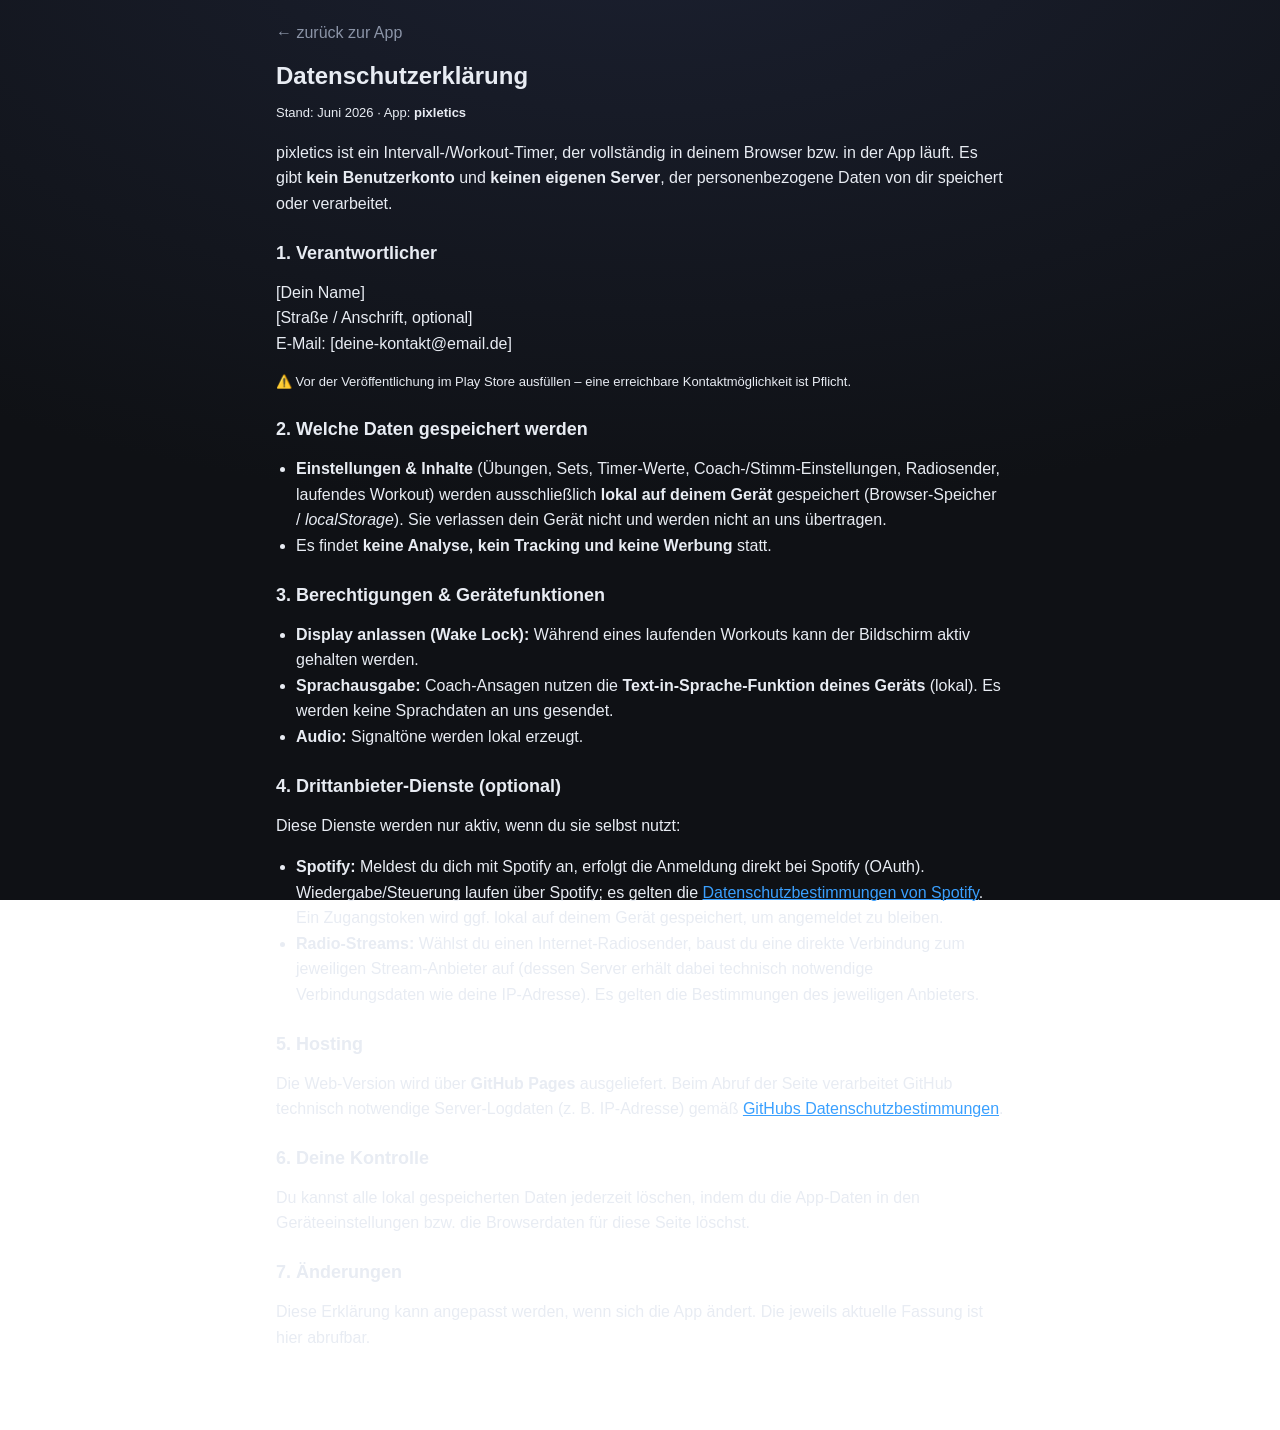
==== privacy.html @ e8ecefb7 "Play-Store-Vorbereitung: Datenschutz, Manifest, Anleitung & Store-Grafiken Die App bleibt eine PWA u" ====
<!DOCTYPE html>
<html lang="de">
<head>
  <meta charset="UTF-8" />
  <meta name="viewport" content="width=device-width, initial-scale=1.0, viewport-fit=cover" />
  <meta name="theme-color" content="#0f1115" />
  <title>Datenschutz – pixletics</title>
  <meta name="robots" content="index,follow" />
  <link rel="stylesheet" href="assets/css/style.css" />
  <style>
    .legal { max-width: 760px; margin: 0 auto; padding: 24px 16px 64px; }
    .legal h1 { font-size: 24px; margin: 8px 0 4px; }
    .legal h2 { font-size: 18px; margin: 26px 0 8px; }
    .legal p, .legal li { color: var(--text); line-height: 1.6; }
    .legal ul { padding-left: 20px; }
    .legal a { color: var(--blue); }
    .legal .back { display: inline-block; margin-bottom: 12px; color: var(--muted); text-decoration: none; }
  </style>
</head>
<body>
  <main class="legal">
    <a class="back" href="./">← zurück zur App</a>
    <h1>Datenschutzerklärung</h1>
    <p class="muted small">Stand: Juni 2026 · App: <strong>pixletics</strong></p>

    <p>pixletics ist ein Intervall-/Workout-Timer, der vollständig in deinem Browser bzw.
    in der App läuft. Es gibt <strong>kein Benutzerkonto</strong> und <strong>keinen eigenen Server</strong>,
    der personenbezogene Daten von dir speichert oder verarbeitet.</p>

    <h2>1. Verantwortlicher</h2>
    <p>[Dein Name]<br />
    [Straße / Anschrift, optional]<br />
    E-Mail: [deine-kontakt@email.de]</p>
    <p class="muted small">⚠️ Vor der Veröffentlichung im Play Store ausfüllen – eine erreichbare Kontaktmöglichkeit ist Pflicht.</p>

    <h2>2. Welche Daten gespeichert werden</h2>
    <ul>
      <li><strong>Einstellungen &amp; Inhalte</strong> (Übungen, Sets, Timer-Werte, Coach-/Stimm-Einstellungen,
        Radiosender, laufendes Workout) werden ausschließlich <strong>lokal auf deinem Gerät</strong>
        gespeichert (Browser-Speicher / <em>localStorage</em>). Sie verlassen dein Gerät nicht und
        werden nicht an uns übertragen.</li>
      <li>Es findet <strong>keine Analyse, kein Tracking und keine Werbung</strong> statt.</li>
    </ul>

    <h2>3. Berechtigungen &amp; Gerätefunktionen</h2>
    <ul>
      <li><strong>Display anlassen (Wake Lock):</strong> Während eines laufenden Workouts kann der
        Bildschirm aktiv gehalten werden.</li>
      <li><strong>Sprachausgabe:</strong> Coach-Ansagen nutzen die <strong>Text-in-Sprache-Funktion deines
        Geräts</strong> (lokal). Es werden keine Sprachdaten an uns gesendet.</li>
      <li><strong>Audio:</strong> Signaltöne werden lokal erzeugt.</li>
    </ul>

    <h2>4. Drittanbieter-Dienste (optional)</h2>
    <p>Diese Dienste werden nur aktiv, wenn du sie selbst nutzt:</p>
    <ul>
      <li><strong>Spotify:</strong> Meldest du dich mit Spotify an, erfolgt die Anmeldung direkt bei
        Spotify (OAuth). Wiedergabe/Steuerung laufen über Spotify; es gelten die
        <a href="https://www.spotify.com/de/legal/privacy-policy/" target="_blank" rel="noopener">Datenschutzbestimmungen von Spotify</a>.
        Ein Zugangstoken wird ggf. lokal auf deinem Gerät gespeichert, um angemeldet zu bleiben.</li>
      <li><strong>Radio-Streams:</strong> Wählst du einen Internet-Radiosender, baust du eine direkte
        Verbindung zum jeweiligen Stream-Anbieter auf (dessen Server erhält dabei technisch
        notwendige Verbindungsdaten wie deine IP-Adresse). Es gelten die Bestimmungen des jeweiligen Anbieters.</li>
    </ul>

    <h2>5. Hosting</h2>
    <p>Die Web-Version wird über <strong>GitHub Pages</strong> ausgeliefert. Beim Abruf der Seite
    verarbeitet GitHub technisch notwendige Server-Logdaten (z. B. IP-Adresse) gemäß
    <a href="https://docs.github.com/en/site-policy/privacy-policies/github-general-privacy-statement" target="_blank" rel="noopener">GitHubs Datenschutzbestimmungen</a>.</p>

    <h2>6. Deine Kontrolle</h2>
    <p>Du kannst alle lokal gespeicherten Daten jederzeit löschen, indem du die App-Daten in den
    Geräteeinstellungen bzw. die Browserdaten für diese Seite löschst.</p>

    <h2>7. Änderungen</h2>
    <p>Diese Erklärung kann angepasst werden, wenn sich die App ändert. Die jeweils aktuelle Fassung
    ist hier abrufbar.</p>
  </main>
</body>
</html>
---- assets/css/style.css ----
:root {
  --bg: #0f1115;
  --bg-2: #171a21;
  --card: #1c2029;
  --card-2: #232834;
  --text: #e8ecf3;
  --muted: #8b94a7;
  --accent: #ff5a36;
  --accent-2: #ffae00;
  --green: #2ecc71;
  --blue: #3aa0ff;
  --danger: #e0463e;
  --border: #262b36;
  --topbar: rgba(15, 17, 21, 0.85);
  --grad-top: #1b2030;
  --radius: 16px;
  --shadow: 0 8px 30px rgba(0, 0, 0, 0.35);
}

* { box-sizing: border-box; }
html, body { margin: 0; padding: 0; }
body {
  font-family: -apple-system, BlinkMacSystemFont, "Segoe UI", Roboto, Helvetica, Arial, sans-serif;
  background: radial-gradient(1200px 600px at 50% -10%, var(--grad-top), var(--bg)) fixed;
  color: var(--text);
  min-height: 100vh;
  -webkit-tap-highlight-color: transparent;
}

/* ---------- Topbar ---------- */
.topbar {
  position: sticky; top: 0; z-index: 20;
  display: flex; align-items: center; justify-content: space-between;
  gap: 12px; padding: 10px 16px;
  background: var(--topbar);
  backdrop-filter: blur(10px);
  border-bottom: 1px solid var(--border);
}
.topbar-right { display: flex; align-items: center; gap: 8px; }
.brand { display: flex; align-items: center; flex: none; }
.brand-morph {
  position: relative; width: 150px; height: 18px; flex: none;
  filter: drop-shadow(0 1px 4px rgba(0, 0, 0, 0.55));
}
.brand-morph .morph-layer {
  position: absolute; inset: 0; display: grid; place-items: center; will-change: opacity, filter;
}
.brand-morph #brand-b { opacity: 0; }
.brand-morph .brand-name { width: 100%; height: 100%; display: block; }

/* ---------- Gooey (Kopfzeilen-Logo) ---------- */
.svg-defs { position: absolute; width: 0; height: 0; overflow: hidden; }
.fs-btn { font-size: 20px; line-height: 1; padding: 4px 6px; border-radius: 8px; }
.fs-btn:hover { color: var(--text); background: var(--card-2); }
.tabs { display: flex; gap: 6px; flex-wrap: wrap; }
.tab {
  border: 0; background: transparent; color: var(--muted);
  padding: 8px 14px; border-radius: 999px; cursor: pointer; font-weight: 600; font-size: 14px;
}
.tab.active { background: var(--card-2); color: var(--text); }

main { max-width: 860px; margin: 0 auto; padding: 16px; }

.view { display: none; animation: fade 0.25s ease; }
.view.active { display: block; }
@keyframes fade { from { opacity: 0; transform: translateY(6px); } to { opacity: 1; transform: none; } }

/* ---------- Cards ---------- */
.card {
  background: var(--card); border: 1px solid var(--border); border-radius: var(--radius);
  padding: 16px; margin-bottom: 12px; box-shadow: var(--shadow);
}
.card h2 { margin: 0 0 6px; font-size: 18px; }
/* Menü-Karten (einklappbare Einstellungen): flach & kompakt, wie eine Liste. */
.card.menu { box-shadow: none; padding: 0 16px; }
.card.menu > .collapsible > summary { padding: 15px 0; }
.card.menu > .collapsible[open] { padding-bottom: 16px; }
.muted { color: var(--muted); font-size: 14px; line-height: 1.5; }
.small { font-size: 13px; }
.row-between { display: flex; align-items: center; justify-content: space-between; gap: 12px; }

/* ---------- Buttons ---------- */
.btn {
  border: 1px solid var(--border); background: var(--card-2); color: var(--text);
  padding: 10px 16px; border-radius: 12px; cursor: pointer; font-weight: 600; font-size: 15px;
  transition: transform 0.05s ease, filter 0.15s ease;
}
.btn:active { transform: scale(0.97); }
.btn:hover { filter: brightness(1.1); }
.btn-primary { background: linear-gradient(90deg, var(--accent), var(--accent-2)); border: 0; color: #1a1208; }
.btn-danger { background: transparent; border-color: var(--danger); color: #ff8a82; }
.btn-big { width: 100%; padding: 18px; font-size: 20px; border-radius: 16px; margin-bottom: 18px; }
.collapsible .btn-big { margin-bottom: 0; }

/* ---------- Training: Set-Picker ---------- */
.set-picker { display: grid; gap: 10px; margin-top: 12px; }
.picker-item {
  display: flex; align-items: center; gap: 12px; padding: 14px;
  background: var(--card-2); border: 1px solid var(--border); border-radius: 12px; cursor: pointer;
}
.picker-item.selected { border-color: var(--accent); box-shadow: inset 0 0 0 1px var(--accent); }
.picker-item .pi-check {
  width: 24px; height: 24px; border-radius: 7px; border: 2px solid var(--muted);
  display: grid; place-items: center; flex: none; font-size: 14px;
}
.picker-item.selected .pi-check { background: var(--accent); border-color: var(--accent); color: #1a1208; }
.picker-item .pi-body { flex: 1; min-width: 0; }
.picker-item .pi-name { font-weight: 700; }
.picker-item .pi-sub { color: var(--muted); font-size: 13px; margin-top: 2px; }
.order-badge { font-size: 12px; color: var(--accent); font-weight: 700; }

/* ---------- Settings ---------- */
.settings-grid { display: grid; grid-template-columns: repeat(2, 1fr); gap: 12px; margin: 12px 0; }
.settings-grid label { display: flex; flex-direction: column; gap: 6px; font-size: 13px; color: var(--muted); font-weight: 600; }
.settings-grid input {
  background: var(--bg-2); border: 1px solid var(--border); color: var(--text);
  padding: 12px; border-radius: 10px; font-size: 16px;
}
.toggles { display: flex; flex-wrap: wrap; gap: 16px; margin-top: 6px; }
.switch { display: flex; align-items: center; gap: 8px; font-size: 14px; cursor: pointer; }
.switch input { width: 18px; height: 18px; accent-color: var(--accent); }

/* ---------- Einklappbare Menü-Karten ---------- */
.collapsible > summary {
  cursor: pointer; font-weight: 700; font-size: 16px; list-style: none;
  display: flex; align-items: center; gap: 10px;
}
.collapsible > summary::-webkit-details-marker { display: none; }
.collapsible > summary > span:first-child { margin-right: auto; white-space: nowrap; }
.collapsible > summary::after { content: "▾"; color: var(--muted); transition: transform 0.2s ease; flex: none; }
.collapsible[open] > summary::after { transform: rotate(180deg); }
.collapsible > summary .small { font-weight: 600; text-align: right; min-width: 0; }
.collapsible > p { margin-top: 10px; }

/* ---------- Stimme & Coach ---------- */
.voice-card #voice-current { font-weight: 600; }
.plan-summary { margin-top: 12px; font-weight: 600; color: var(--text); }

.persona-list { display: grid; grid-template-columns: 1fr 1fr; gap: 10px; margin: 12px 0; }
.persona-item {
  display: flex; align-items: center; gap: 10px; padding: 12px;
  background: var(--card-2); border: 1px solid var(--border); border-radius: 12px; cursor: pointer;
}
.persona-item.selected { border-color: var(--accent); box-shadow: inset 0 0 0 1px var(--accent); }
.persona-item .persona-emoji { font-size: 24px; flex: none; }
.persona-item .persona-body { display: flex; flex-direction: column; gap: 2px; min-width: 0; flex: 1; }
.persona-item .persona-name { font-weight: 700; }
.persona-item .persona-desc { color: var(--muted); font-size: 12px; line-height: 1.35; }
.persona-item .persona-check { color: var(--accent); font-weight: 700; flex: none; width: 14px; text-align: center; }

.voice-grid { display: grid; grid-template-columns: 1fr 1fr; gap: 12px; margin: 6px 0 14px; }
.voice-grid .voice-full { grid-column: 1 / -1; }
.voice-grid label { display: flex; flex-direction: column; gap: 6px; font-size: 13px; color: var(--muted); font-weight: 600; }
.voice-grid input, .voice-grid select {
  background: var(--bg-2); border: 1px solid var(--border); color: var(--text);
  padding: 12px; border-radius: 10px; font-size: 15px;
}
.slider-row { display: grid; gap: 14px; margin-bottom: 14px; }
.slider-row label { display: flex; flex-direction: column; gap: 8px; font-size: 13px; color: var(--muted); font-weight: 600; }
.slider-row .slider-head { display: flex; justify-content: space-between; align-items: baseline; }
.slider-row .slider-val { color: var(--accent); font-weight: 700; }
.slider-row input[type="range"] { width: 100%; accent-color: var(--accent); height: 24px; }

/* ---------- Sets-Liste ---------- */
.sets-list { display: grid; gap: 10px; margin-top: 12px; grid-template-columns: minmax(0, 1fr); }
.set-row {
  display: flex; align-items: center; justify-content: space-between; gap: 12px; padding: 14px;
  background: var(--card-2); border: 1px solid var(--border); border-radius: 12px; cursor: pointer;
}
.set-row:hover { border-color: var(--muted); }
.set-row .sr-name { font-weight: 700; }
.set-row .sr-sub { color: var(--muted); font-size: 13px; margin-top: 2px; }
.set-row .ex-row-main { display: flex; align-items: center; gap: 12px; min-width: 0; }
.set-row .ex-row-main .emoji { font-size: 22px; flex: none; }
.set-row .ex-row-end { display: flex; align-items: center; gap: 10px; flex: none; }

/* Wiederholungs-Badge (×3, ×4 …) */
.reps-badge {
  font-size: 12px; font-weight: 700; color: var(--accent); flex: none;
  background: var(--card); border: 1px solid var(--border);
  border-radius: 999px; padding: 2px 8px;
}

/* Übungs-Editor-Formular */
.ex-form { display: grid; grid-template-columns: 1fr 1fr; gap: 12px; margin: 16px 0; }
.ex-form label { display: flex; flex-direction: column; gap: 6px; font-size: 13px; color: var(--muted); font-weight: 600; }
.ex-form input {
  background: var(--bg-2); border: 1px solid var(--border); color: var(--text);
  font-size: 15px; padding: 10px 12px; border-radius: 10px;
}
.ex-form .ex-form-cue { grid-column: 1 / -1; }

/* ---------- Modal / Editor ---------- */
.modal {
  position: fixed; inset: 0; z-index: 40; background: rgba(5, 7, 10, 0.7);
  display: grid; place-items: center; padding: 16px; backdrop-filter: blur(4px);
}
.modal[hidden] { display: none; }
.modal-card {
  background: var(--card); border: 1px solid var(--border); border-radius: var(--radius);
  width: min(760px, 100%); max-height: 90vh; overflow: auto; padding: 18px; box-shadow: var(--shadow);
}
.set-name-input {
  background: var(--bg-2); border: 1px solid var(--border); color: var(--text);
  font-size: 18px; font-weight: 700; padding: 10px 12px; border-radius: 10px; flex: 1;
}
.editor-cols { display: grid; grid-template-columns: 1fr 1fr; gap: 16px; margin: 14px 0; }
.editor-cols h3 { font-size: 14px; color: var(--muted); margin: 0 0 8px; }
.count { color: var(--accent); }
.sortable, .library { list-style: none; margin: 0; padding: 0; display: grid; gap: 8px; min-height: 60px; }
.sortable:empty::after { content: "Noch keine Übung – links anhaken →"; color: var(--muted); font-size: 13px; }

.ex-item {
  display: flex; align-items: center; gap: 10px; padding: 10px 12px;
  background: var(--card-2); border: 1px solid var(--border); border-radius: 10px;
  will-change: transform;
}
.ex-item .emoji { font-size: 20px; flex: none; }
.ex-item .ex-name { font-weight: 600; flex: 1; min-width: 0; }
.ex-item .ex-area { font-size: 12px; color: var(--muted); }
.ex-item .handle { cursor: grab; color: var(--muted); font-size: 18px; padding: 0 4px; touch-action: none; }
.ex-item.dragging {
  position: relative; z-index: 20; opacity: 0.97; cursor: grabbing;
  border-color: var(--accent); box-shadow: 0 12px 30px rgba(0, 0, 0, 0.55);
}
.ex-item.dragging .handle { cursor: grabbing; }
body.dragging-active { user-select: none; -webkit-user-select: none; cursor: grabbing; }
.ex-item.drag-over { border-color: var(--accent); }
.app-footer { text-align: center; padding: 18px 0 8px; }
.app-footer a { color: var(--muted); font-size: 13px; text-decoration: none; }
.app-footer a:hover { color: var(--text); }
.ex-item .rm { background: transparent; border: 0; color: #ff8a82; cursor: pointer; font-size: 18px; }

.library .ex-item { cursor: pointer; }
.library .ex-item.in-set { opacity: 0.45; }
.library .ex-item .lib-check { margin-left: auto; font-size: 18px; color: var(--green); }

.editor-actions { margin-top: 8px; }
.icon-btn { background: transparent; border: 0; color: var(--muted); font-size: 20px; cursor: pointer; }

.help { margin-top: 14px; color: var(--muted); font-size: 14px; }
.help summary { cursor: pointer; font-weight: 600; color: var(--text); }
.help code { background: var(--bg-2); padding: 2px 6px; border-radius: 6px; word-break: break-all; }
.help a { color: var(--blue); }

/* ---------- Spotify panel ---------- */
.sp-row { display: flex; gap: 10px; flex-wrap: wrap; align-items: center; margin: 12px 0; }
.sp-row input {
  flex: 1; min-width: 200px; background: var(--bg-2); border: 1px solid var(--border); color: var(--text);
  padding: 12px; border-radius: 10px; font-size: 15px;
}
.sp-now { display: flex; align-items: center; gap: 12px; margin-top: 12px; }
.sp-now img { width: 56px; height: 56px; border-radius: 8px; }
.sp-here-btn { margin-top: 10px; width: 100%; }
.sp-controls { display: flex; gap: 8px; margin-top: 12px; }
.sp-controls button { font-size: 18px; padding: 10px 18px; }
.status-dot { display: inline-block; width: 9px; height: 9px; border-radius: 50%; background: var(--muted); margin-right: 6px; }
.status-dot.on { background: var(--green); }

/* ---------- Radio ---------- */
.radio-list { display: grid; gap: 8px; grid-template-columns: minmax(0, 1fr); }
.radio-genre { font-size: 12px; text-transform: uppercase; letter-spacing: 0.06em; color: var(--muted); margin: 14px 0 2px; }
.radio-item { display: flex; align-items: center; gap: 12px; min-width: 0; padding: 10px 12px; background: var(--card-2); border: 1px solid var(--border); border-radius: 10px; }
.radio-item.playing { border-color: var(--accent); box-shadow: inset 0 0 0 1px var(--accent); }
.radio-item .radio-play {
  width: 42px; height: 42px; flex: none; border-radius: 50%; border: 1px solid var(--border);
  background: var(--bg-2); color: var(--text); font-size: 16px; cursor: pointer; display: grid; place-items: center;
}
.radio-item .radio-body { flex: 1; min-width: 0; }
.radio-item .radio-name { font-weight: 700; }
.radio-item .radio-url { overflow: hidden; text-overflow: ellipsis; white-space: nowrap; }

/* ---------- Teilen & Sichern ---------- */
.share-actions { display: flex; flex-wrap: wrap; gap: 10px; margin-top: 8px; }
.share-actions label.btn { cursor: pointer; }
.share-output {
  width: 100%; margin-top: 10px; box-sizing: border-box; resize: vertical;
  background: var(--bg-2); border: 1px solid var(--border); color: var(--text);
  border-radius: 10px; padding: 10px; font-size: 12px; font-family: inherit;
}

/* ---------- Runner ---------- */
.runner {
  position: fixed; inset: 0; z-index: 60; display: flex; flex-direction: column;
  background: var(--bg); overflow: hidden;
}
.runner[hidden] { display: none; }
.runner-bg { position: absolute; inset: 0; transition: background 0.6s ease; opacity: 0.9; z-index: 0; }
.runner-bg.prepare { background: radial-gradient(900px 500px at 50% 0, #2a3550, var(--bg)); }
.runner-bg.work { background: radial-gradient(900px 500px at 50% 0, #4a1d12, var(--bg)); }
.runner-bg.rest { background: radial-gradient(900px 500px at 50% 0, #123a25, var(--bg)); }
.runner > *:not(.runner-bg) { position: relative; z-index: 1; }

.runner-top { display: flex; justify-content: space-between; align-items: center; padding: 16px 18px; padding-top: max(16px, env(safe-area-inset-top)); }
.runner-top-btns { display: flex; align-items: center; gap: 6px; }
.icon-btn.active { color: var(--accent); }
.runner-meta { display: flex; flex-direction: column; gap: 2px; font-size: 14px; color: var(--muted); }
.runner-meta #runner-round { font-weight: 700; color: var(--text); }

.runner-center { flex: 1; display: flex; flex-direction: column; align-items: center; justify-content: center; text-align: center; padding: 10px; }
.phase-label { text-transform: uppercase; letter-spacing: 3px; font-size: 15px; color: var(--accent-2); font-weight: 800; }
.exercise-name { font-size: clamp(30px, 8vw, 64px); font-weight: 900; margin: 6px 0 2px; }
.exercise-cue { color: var(--muted); font-size: 16px; min-height: 22px; }
.big-timer { font-size: clamp(96px, 34vw, 260px); font-weight: 900; line-height: 1; font-variant-numeric: tabular-nums; margin: 6px 0; }
.big-timer.pulse { animation: pulse 0.5s ease; }
@keyframes pulse { 0% { transform: scale(1); } 40% { transform: scale(1.12); color: var(--accent); } 100% { transform: scale(1); } }
.phase-icon { font-size: 48px; min-height: 52px; }
.runner-start { width: auto; min-width: 220px; margin: 18px 0 0; padding: 16px 40px; }
.runner-start[hidden] { display: none; }
.next-up { color: var(--muted); font-size: 15px; min-height: 20px; }

.runner-progress { height: 6px; background: #232834; margin: 0 18px; border-radius: 3px; overflow: hidden; }
#runner-progress-bar { height: 100%; width: 0%; background: linear-gradient(90deg, var(--accent), var(--accent-2)); transition: width 0.25s linear; }

.runner-section { padding: 0 16px; }
.runner-section-label { display: block; text-align: center; color: var(--muted); font-size: 11px; letter-spacing: 0.14em; text-transform: uppercase; margin: 2px 0 6px; }
.runner-controls { display: flex; justify-content: center; align-items: center; gap: 12px; padding: 0 0 10px; flex-wrap: wrap; }
.ctrl {
  background: var(--card-2); border: 1px solid var(--border); color: var(--text);
  font-size: 22px; width: 64px; height: 64px; border-radius: 50%; cursor: pointer; display: grid; place-items: center;
}
.ctrl:active { transform: scale(0.94); }
.ctrl-skip { width: auto; border-radius: 999px; padding: 0 22px; font-size: 16px; font-weight: 700; }

/* Musik-Steuerung als eigene, abgesetzte Karte */
.runner-music {
  margin: 4px 16px; padding: 10px 12px 12px;
  padding-bottom: max(12px, env(safe-area-inset-bottom));
  background: rgba(255, 255, 255, 0.04); border: 1px solid #2a3142; border-radius: 14px;
}
.runner-music .runner-section-label { margin-top: 0; }
.rm-now { text-align: center; min-height: 18px; margin-bottom: 8px; }
.rm-now .rm-src { font-weight: 700; font-size: 13px; color: var(--text); }
.rm-now .rm-track { color: var(--muted); font-size: 13px; margin-top: 1px; overflow: hidden; text-overflow: ellipsis; white-space: nowrap; }
.rm-row { display: flex; justify-content: center; align-items: center; gap: 10px; flex-wrap: wrap; }
.rm-group { display: flex; align-items: center; gap: 6px; }
.rm-label { color: var(--muted); font-size: 11px; letter-spacing: 0.06em; text-transform: uppercase; }
.rm-sep { width: 1px; align-self: stretch; background: #2a3142; margin: 2px 2px; }
.ctrl-sp { width: 46px; height: 46px; font-size: 18px; }

@media (max-width: 560px) {
  .editor-cols { grid-template-columns: 1fr; }
  .settings-grid { grid-template-columns: 1fr 1fr; }
  .ex-form { grid-template-columns: 1fr 1fr; }
  .persona-list { grid-template-columns: 1fr; }
  .voice-grid { grid-template-columns: 1fr; }
  .brand-morph { width: 132px; height: 16px; }
  .topbar-right { gap: 4px; }
  .tab { padding: 7px 10px; font-size: 13px; }
  .fs-btn { font-size: 18px; }
}
@media (max-width: 420px) {
  .topbar { flex-wrap: wrap; }
  .brand-morph { width: 112px; height: 15px; }
  .tab { padding: 6px 9px; font-size: 12px; }
}

/* ---------- PWA: Install-Banner ---------- */
.install-banner {
  position: fixed; left: 50%; transform: translateX(-50%);
  bottom: max(12px, env(safe-area-inset-bottom));
  width: min(560px, calc(100% - 24px)); z-index: 35;
  display: flex; align-items: center; gap: 12px;
  background: var(--card); border: 1px solid var(--border); border-radius: 14px;
  padding: 11px 14px; box-shadow: var(--shadow);
  animation: ib-up 0.35s ease;
}
.install-banner[hidden] { display: none; }
@keyframes ib-up { from { opacity: 0; transform: translate(-50%, 12px); } to { opacity: 1; transform: translate(-50%, 0); } }
.install-banner .ib-icon { width: 28px; height: 33px; flex: none; image-rendering: pixelated; filter: drop-shadow(0 1px 4px rgba(255, 90, 54, 0.5)); }
.install-banner .ib-text { flex: 1; min-width: 0; font-weight: 700; font-size: 14px; }
.install-banner #ib-install { padding: 9px 16px; flex: none; }
.install-banner #ib-dismiss { flex: none; }

.ios-install-card { width: min(420px, 100%); }
.ios-install-card ol { margin: 12px 0 4px; padding-left: 22px; color: var(--text); font-size: 14px; line-height: 1.7; }
.ios-install-card ol strong { color: var(--accent); }

/* ---------- Intervall-Timer: Preset-Chips ---------- */
.preset-chips { display: flex; flex-wrap: wrap; gap: 8px; margin: 12px 0 6px; }
.preset-chips .chip {
  border: 1px solid var(--border); background: var(--card-2); color: var(--text);
  padding: 9px 16px; border-radius: 999px; cursor: pointer; font-weight: 700; font-size: 14px;
  transition: transform 0.05s ease, filter 0.15s ease;
}
.preset-chips .chip:active { transform: scale(0.97); }
.preset-chips .chip.active { background: var(--accent); border-color: var(--accent); color: #1a1208; }
#preset-desc { margin: 2px 0 8px; }
.interval-grid label[hidden] { display: none; }
#interval-summary { font-weight: 600; }

/* ---------- Musik-Schnellwahl (Modal) ---------- */
.music-btn { font-size: 18px; line-height: 1; padding: 4px 6px; border-radius: 8px; }
.music-btn:hover { color: var(--text); background: var(--card-2); }
#music-modal { z-index: 70; } /* über dem Runner (z-index 60) */
.music-modal-card { width: min(440px, 100%); }
.mm-radio { display: grid; gap: 6px; margin: 4px 0 8px; max-height: 52vh; overflow: auto; }
.mm-station {
  display: flex; align-items: center; gap: 10px; width: 100%; text-align: left;
  padding: 11px 12px; background: var(--card-2); border: 1px solid var(--border);
  border-radius: 10px; color: var(--text); cursor: pointer; font-size: 15px;
}
.mm-station:active { transform: scale(0.99); }
.mm-station.playing { border-color: var(--accent); box-shadow: inset 0 0 0 1px var(--accent); }
.mm-station .mm-ic { color: var(--accent); font-size: 13px; flex: none; width: 18px; text-align: center; }
.mm-station .mm-name { font-weight: 600; min-width: 0; overflow: hidden; text-overflow: ellipsis; white-space: nowrap; }
.mm-spotify { padding-top: 12px; border-top: 1px solid var(--border); }
.mm-sp-row { display: flex; align-items: center; gap: 10px; flex-wrap: wrap; }
.mm-sp-row .btn { margin-left: auto; }
.mm-vol { display: flex; flex-direction: column; gap: 8px; margin: 6px 0 14px; font-size: 13px; color: var(--muted); font-weight: 600; }
.mm-vol .slider-head { display: flex; justify-content: space-between; align-items: baseline; }
.mm-vol .slider-val { color: var(--accent); font-weight: 700; }
.mm-vol input[type="range"] { width: 100%; accent-color: var(--accent); height: 24px; }

/* Runner: Musik-Info als klar antippbarer Einstieg ins Musik-Modal */
.rm-pick {
  display: block; width: 100%; background: transparent; border: 0; color: inherit;
  cursor: pointer; padding: 0 0 6px;
}
.rm-pick .runner-section-label { color: var(--accent); }
.rm-pick:active { opacity: 0.7; }
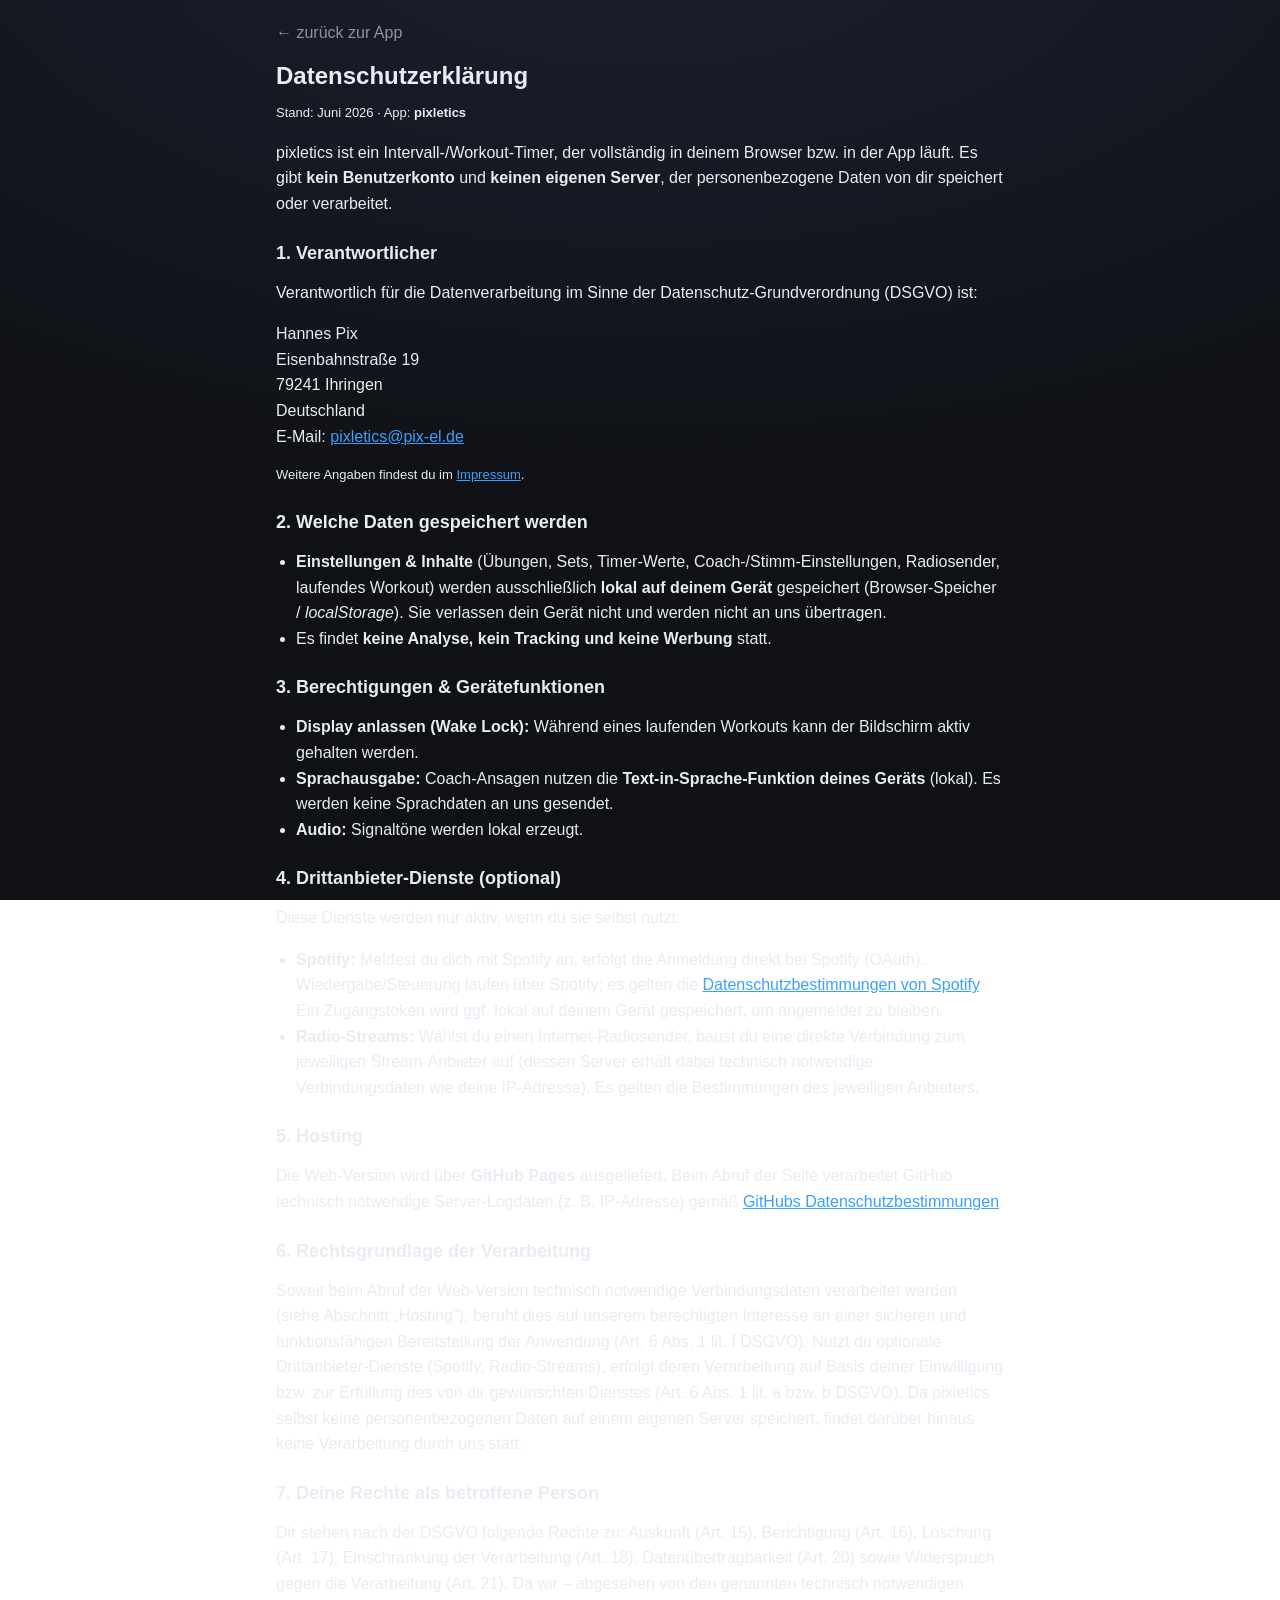
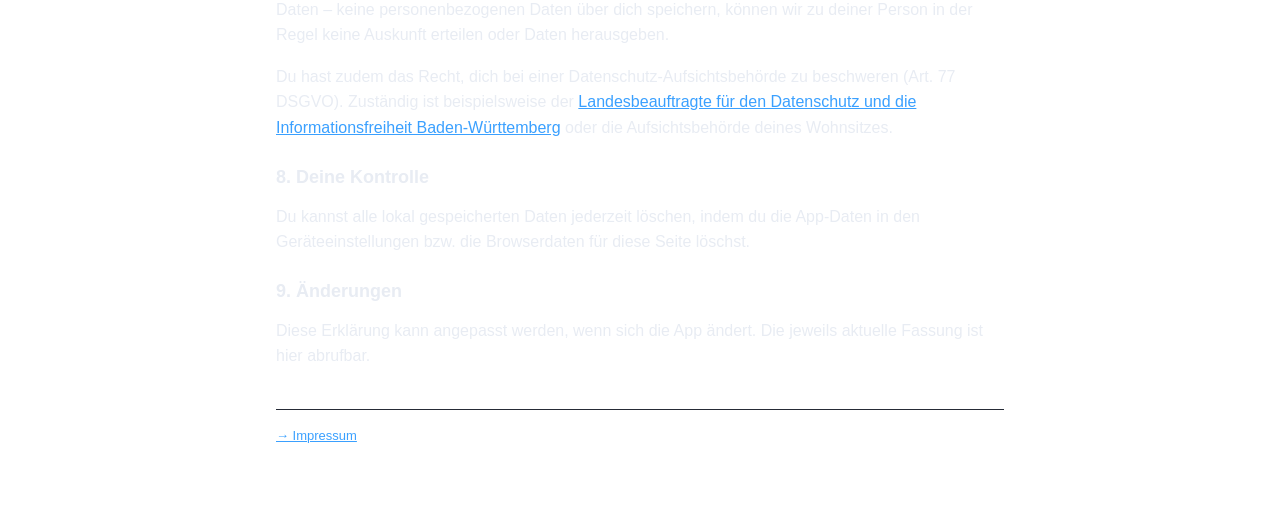
==== commit a2dc401a: "Rechtsseiten finalisieren: Impressum + Datenschutz (DE, PWA) - Neues impressum.html (§ 5 DDG): Hanne" ====
--- a/privacy.html
+++ b/privacy.html
@@ -28,10 +28,13 @@
     der personenbezogene Daten von dir speichert oder verarbeitet.</p>
 
     <h2>1. Verantwortlicher</h2>
-    <p>[Dein Name]<br />
-    [Straße / Anschrift, optional]<br />
-    E-Mail: [deine-kontakt@email.de]</p>
-    <p class="muted small">⚠️ Vor der Veröffentlichung im Play Store ausfüllen – eine erreichbare Kontaktmöglichkeit ist Pflicht.</p>
+    <p>Verantwortlich für die Datenverarbeitung im Sinne der Datenschutz-Grundverordnung (DSGVO) ist:</p>
+    <p>Hannes Pix<br />
+    Eisenbahnstraße 19<br />
+    79241 Ihringen<br />
+    Deutschland<br />
+    E-Mail: <a href="mailto:pixletics@pix-el.de">pixletics@pix-el.de</a></p>
+    <p class="muted small">Weitere Angaben findest du im <a href="impressum.html">Impressum</a>.</p>
 
     <h2>2. Welche Daten gespeichert werden</h2>
     <ul>
@@ -68,13 +71,38 @@
     verarbeitet GitHub technisch notwendige Server-Logdaten (z. B. IP-Adresse) gemäß
     <a href="https://docs.github.com/en/site-policy/privacy-policies/github-general-privacy-statement" target="_blank" rel="noopener">GitHubs Datenschutzbestimmungen</a>.</p>
 
-    <h2>6. Deine Kontrolle</h2>
+    <h2>6. Rechtsgrundlage der Verarbeitung</h2>
+    <p>Soweit beim Abruf der Web-Version technisch notwendige Verbindungsdaten verarbeitet werden
+    (siehe Abschnitt „Hosting"), beruht dies auf unserem berechtigten Interesse an einer sicheren
+    und funktionsfähigen Bereitstellung der Anwendung (Art. 6 Abs. 1 lit. f DSGVO). Nutzt du
+    optionale Drittanbieter-Dienste (Spotify, Radio-Streams), erfolgt deren Verarbeitung auf Basis
+    deiner Einwilligung bzw. zur Erfüllung des von dir gewünschten Dienstes (Art. 6 Abs. 1 lit. a
+    bzw. b DSGVO). Da pixletics selbst keine personenbezogenen Daten auf einem eigenen Server
+    speichert, findet darüber hinaus keine Verarbeitung durch uns statt.</p>
+
+    <h2>7. Deine Rechte als betroffene Person</h2>
+    <p>Dir stehen nach der DSGVO folgende Rechte zu: Auskunft (Art. 15), Berichtigung (Art. 16),
+    Löschung (Art. 17), Einschränkung der Verarbeitung (Art. 18), Datenübertragbarkeit (Art. 20)
+    sowie Widerspruch gegen die Verarbeitung (Art. 21). Da wir – abgesehen von den genannten
+    technisch notwendigen Daten – keine personenbezogenen Daten über dich speichern, können wir zu
+    deiner Person in der Regel keine Auskunft erteilen oder Daten herausgeben.</p>
+    <p>Du hast zudem das Recht, dich bei einer Datenschutz-Aufsichtsbehörde zu beschweren (Art. 77
+    DSGVO). Zuständig ist beispielsweise der
+    <a href="https://www.baden-wuerttemberg.datenschutz.de/" target="_blank" rel="noopener">Landesbeauftragte
+    für den Datenschutz und die Informationsfreiheit Baden-Württemberg</a> oder die
+    Aufsichtsbehörde deines Wohnsitzes.</p>
+
+    <h2>8. Deine Kontrolle</h2>
     <p>Du kannst alle lokal gespeicherten Daten jederzeit löschen, indem du die App-Daten in den
     Geräteeinstellungen bzw. die Browserdaten für diese Seite löschst.</p>
 
-    <h2>7. Änderungen</h2>
+    <h2>9. Änderungen</h2>
     <p>Diese Erklärung kann angepasst werden, wenn sich die App ändert. Die jeweils aktuelle Fassung
     ist hier abrufbar.</p>
+
+    <p class="muted small" style="margin-top:40px;padding-top:16px;border-top:1px solid var(--border)">
+      <a href="impressum.html">→ Impressum</a>
+    </p>
   </main>
 </body>
 </html>
--- a/assets/css/style.css
+++ b/assets/css/style.css
@@ -25,6 +25,16 @@
   color: var(--text);
   min-height: 100vh;
   -webkit-tap-highlight-color: transparent;
+  /* App-weit keine versehentliche Textmarkierung (z. B. beim Drag & Drop). */
+  -webkit-user-select: none;
+  user-select: none;
+  -webkit-touch-callout: none;
+}
+/* Echte Eingabefelder dürfen natürlich markiert/bearbeitet werden. */
+input, textarea, [contenteditable="true"], [contenteditable=""] {
+  -webkit-user-select: text;
+  user-select: text;
+  -webkit-touch-callout: default;
 }
 
 /* ---------- Topbar ---------- */
@@ -180,6 +190,15 @@
   background: var(--card); border: 1px solid var(--border);
   border-radius: 999px; padding: 2px 8px;
 }
+/* Wiederholungen pro Übung im Set einstellen (− N +) */
+.reps-step { display: inline-flex; align-items: center; gap: 6px; flex: none; }
+.reps-step .reps-btn {
+  width: 30px; height: 30px; border-radius: 8px; cursor: pointer;
+  border: 1px solid var(--border); background: var(--card); color: var(--text);
+  font-size: 20px; line-height: 1; display: grid; place-items: center; touch-action: manipulation;
+}
+.reps-step .reps-btn:active { transform: scale(0.9); }
+.reps-step .reps-val { min-width: 30px; text-align: center; font-weight: 700; color: var(--accent); font-size: 14px; }
 
 /* Übungs-Editor-Formular */
 .ex-form { display: grid; grid-template-columns: 1fr 1fr; gap: 12px; margin: 16px 0; }
@@ -285,11 +304,27 @@
   background: var(--bg); overflow: hidden;
 }
 .runner[hidden] { display: none; }
-.runner-bg { position: absolute; inset: 0; transition: background 0.6s ease; opacity: 0.9; z-index: 0; }
-.runner-bg.prepare { background: radial-gradient(900px 500px at 50% 0, #2a3550, var(--bg)); }
-.runner-bg.work { background: radial-gradient(900px 500px at 50% 0, #4a1d12, var(--bg)); }
-.runner-bg.rest { background: radial-gradient(900px 500px at 50% 0, #123a25, var(--bg)); }
+.runner-bg { position: absolute; inset: 0; transition: background 0.6s ease; opacity: 0.95; z-index: 0; overflow: hidden; }
+.runner-bg.prepare { background: radial-gradient(900px 520px at 50% -5%, #2a3550, var(--bg)); }
+.runner-bg.work { background: radial-gradient(900px 520px at 50% -5%, #5a2113, var(--bg)); }
+.runner-bg.rest { background: radial-gradient(900px 520px at 50% -5%, #103f28, var(--bg)); }
 .runner > *:not(.runner-bg) { position: relative; z-index: 1; }
+
+/* Lebendiger, langsam driftender Aurora-Schleier über dem Phasen-Verlauf. */
+.runner-aurora {
+  position: absolute; inset: -25%; pointer-events: none;
+  background:
+    radial-gradient(38% 38% at 28% 26%, rgba(255, 90, 54, 0.20), transparent 70%),
+    radial-gradient(42% 42% at 74% 62%, rgba(58, 160, 255, 0.16), transparent 70%),
+    radial-gradient(36% 36% at 60% 18%, rgba(255, 174, 0, 0.12), transparent 70%);
+  filter: blur(40px);
+  animation: auroraDrift 22s ease-in-out infinite alternate;
+}
+@keyframes auroraDrift {
+  0%   { transform: translate3d(-4%, -3%, 0) scale(1.05) rotate(0deg); }
+  100% { transform: translate3d(4%, 4%, 0) scale(1.18) rotate(8deg); }
+}
+@media (prefers-reduced-motion: reduce) { .runner-aurora { animation: none; } }
 
 .runner-top { display: flex; justify-content: space-between; align-items: center; padding: 16px 18px; padding-top: max(16px, env(safe-area-inset-top)); }
 .runner-top-btns { display: flex; align-items: center; gap: 6px; }
@@ -298,40 +333,83 @@
 .runner-meta #runner-round { font-weight: 700; color: var(--text); }
 
 .runner-center { flex: 1; display: flex; flex-direction: column; align-items: center; justify-content: center; text-align: center; padding: 10px; }
-.phase-label { text-transform: uppercase; letter-spacing: 3px; font-size: 15px; color: var(--accent-2); font-weight: 800; }
-.exercise-name { font-size: clamp(30px, 8vw, 64px); font-weight: 900; margin: 6px 0 2px; }
+.phase-label { text-transform: uppercase; letter-spacing: 4px; font-size: 15px; color: var(--accent-2); font-weight: 800; text-shadow: 0 0 18px rgba(255, 174, 0, 0.45); }
+.exercise-name { font-size: clamp(30px, 8vw, 60px); font-weight: 900; margin: 6px 0 2px; letter-spacing: -0.5px; }
 .exercise-cue { color: var(--muted); font-size: 16px; min-height: 22px; }
-.big-timer { font-size: clamp(96px, 34vw, 260px); font-weight: 900; line-height: 1; font-variant-numeric: tabular-nums; margin: 6px 0; }
+/* Timer-Ring: kreisförmiger Fortschritt (leert sich über die Phase) + Glow.
+   --p = 1 (voll) … 0 (leer); --ring = Akzentfarbe je Phase (per JS). */
+.timer-ring {
+  --p: 1; --ring: var(--accent);
+  position: relative; width: min(64vw, 300px); aspect-ratio: 1; margin: 6px 0;
+  display: grid; place-items: center; flex: none;
+}
+.timer-ring::before {
+  content: ''; position: absolute; inset: 0; border-radius: 50%;
+  background: conic-gradient(from -90deg, var(--ring) calc(var(--p) * 360deg), rgba(255, 255, 255, 0.07) 0);
+  -webkit-mask: radial-gradient(farthest-side, transparent calc(100% - 13px), #000 calc(100% - 12px));
+          mask: radial-gradient(farthest-side, transparent calc(100% - 13px), #000 calc(100% - 12px));
+  filter: drop-shadow(0 0 10px color-mix(in srgb, var(--ring) 55%, transparent));
+  transition: filter 0.3s ease;
+}
+.big-timer {
+  position: relative; z-index: 1;
+  font-size: clamp(80px, 30vw, 220px); font-weight: 900; line-height: 1;
+  font-variant-numeric: tabular-nums; letter-spacing: -2px;
+  text-shadow: 0 0 28px rgba(0, 0, 0, 0.35);
+}
 .big-timer.pulse { animation: pulse 0.5s ease; }
-@keyframes pulse { 0% { transform: scale(1); } 40% { transform: scale(1.12); color: var(--accent); } 100% { transform: scale(1); } }
-.phase-icon { font-size: 48px; min-height: 52px; }
+@keyframes pulse { 0% { transform: scale(1); } 40% { transform: scale(1.1); } 100% { transform: scale(1); } }
+/* Letzte Sekunden: Zahl + Ring werden Akzent, kräftigeres Glühen. */
+.timer-ring.final { --ring: var(--accent); }
+.timer-ring.final .big-timer { color: var(--accent); text-shadow: 0 0 34px rgba(255, 90, 54, 0.7); }
+.timer-ring.final::before { filter: drop-shadow(0 0 18px var(--accent)); }
+.phase-icon { font-size: 44px; min-height: 48px; }
 .runner-start { width: auto; min-width: 220px; margin: 18px 0 0; padding: 16px 40px; }
 .runner-start[hidden] { display: none; }
 .next-up { color: var(--muted); font-size: 15px; min-height: 20px; }
 
-.runner-progress { height: 6px; background: #232834; margin: 0 18px; border-radius: 3px; overflow: hidden; }
-#runner-progress-bar { height: 100%; width: 0%; background: linear-gradient(90deg, var(--accent), var(--accent-2)); transition: width 0.25s linear; }
+.runner-progress { height: 6px; background: rgba(255, 255, 255, 0.06); margin: 0 18px; border-radius: 3px; overflow: hidden; }
+#runner-progress-bar {
+  height: 100%; width: 0%; border-radius: 3px;
+  background: linear-gradient(90deg, var(--accent), var(--accent-2));
+  box-shadow: 0 0 12px rgba(255, 90, 54, 0.65);
+  transition: width 0.25s linear;
+}
 
 .runner-section { padding: 0 16px; }
 .runner-section-label { display: block; text-align: center; color: var(--muted); font-size: 11px; letter-spacing: 0.14em; text-transform: uppercase; margin: 2px 0 6px; }
 .runner-controls { display: flex; justify-content: center; align-items: center; gap: 12px; padding: 0 0 10px; flex-wrap: wrap; }
 .ctrl {
-  background: var(--card-2); border: 1px solid var(--border); color: var(--text);
+  background: rgba(255, 255, 255, 0.07); border: 1px solid rgba(255, 255, 255, 0.14); color: var(--text);
   font-size: 22px; width: 64px; height: 64px; border-radius: 50%; cursor: pointer; display: grid; place-items: center;
+  -webkit-backdrop-filter: blur(10px); backdrop-filter: blur(10px);
+  transition: transform 0.06s ease, filter 0.15s ease;
 }
 .ctrl:active { transform: scale(0.94); }
 .ctrl-skip { width: auto; border-radius: 999px; padding: 0 22px; font-size: 16px; font-weight: 700; }
-
-/* Musik-Steuerung als eigene, abgesetzte Karte */
-.runner-music {
-  margin: 4px 16px; padding: 10px 12px 12px;
-  padding-bottom: max(12px, env(safe-area-inset-bottom));
-  background: rgba(255, 255, 255, 0.04); border: 1px solid #2a3142; border-radius: 14px;
-}
-.runner-music .runner-section-label { margin-top: 0; }
-.rm-now { text-align: center; min-height: 18px; margin-bottom: 8px; }
-.rm-now .rm-src { font-weight: 700; font-size: 13px; color: var(--text); }
-.rm-now .rm-track { color: var(--muted); font-size: 13px; margin-top: 1px; overflow: hidden; text-overflow: ellipsis; white-space: nowrap; }
+/* Pause = zentrale Aktion: Akzent + Glühen. */
+#btn-pause {
+  background: linear-gradient(135deg, var(--accent), var(--accent-2)); border: 0; color: #1a1208;
+  box-shadow: 0 6px 20px rgba(255, 90, 54, 0.45);
+}
+
+/* Schnellzugriff im Runner: zwei saubere Buttons (Coach & Musik) */
+.runner-access { display: flex; gap: 12px; justify-content: center; padding: 2px 0 6px; }
+.access-btn {
+  flex: 1; max-width: 200px; display: flex; align-items: center; justify-content: center; gap: 10px;
+  padding: 14px 16px; border-radius: 14px; cursor: pointer; font-weight: 700; font-size: 16px; color: var(--text);
+  background: rgba(255, 255, 255, 0.06); border: 1px solid rgba(255, 255, 255, 0.12);
+  -webkit-backdrop-filter: blur(10px); backdrop-filter: blur(10px);
+}
+.access-btn:active { transform: scale(0.97); }
+.access-btn:hover { filter: brightness(1.1); }
+.access-btn .ab-ic { font-size: 22px; }
+.runner-nowline {
+  text-align: center; min-height: 18px; padding: 0 16px;
+  padding-bottom: max(10px, env(safe-area-inset-bottom));
+}
+.runner-nowline .rm-src { font-weight: 700; font-size: 13px; color: var(--text); }
+.runner-nowline .rm-track { color: var(--muted); font-size: 13px; margin-top: 1px; overflow: hidden; text-overflow: ellipsis; white-space: nowrap; }
 .rm-row { display: flex; justify-content: center; align-items: center; gap: 10px; flex-wrap: wrap; }
 .rm-group { display: flex; align-items: center; gap: 6px; }
 .rm-label { color: var(--muted); font-size: 11px; letter-spacing: 0.06em; text-transform: uppercase; }
@@ -392,7 +470,7 @@
 /* ---------- Musik-Schnellwahl (Modal) ---------- */
 .music-btn { font-size: 18px; line-height: 1; padding: 4px 6px; border-radius: 8px; }
 .music-btn:hover { color: var(--text); background: var(--card-2); }
-#music-modal { z-index: 70; } /* über dem Runner (z-index 60) */
+#music-modal, #coach-modal { z-index: 70; } /* über dem Runner (z-index 60) */
 .music-modal-card { width: min(440px, 100%); }
 .mm-radio { display: grid; gap: 6px; margin: 4px 0 8px; max-height: 52vh; overflow: auto; }
 .mm-station {
@@ -411,11 +489,5 @@
 .mm-vol .slider-head { display: flex; justify-content: space-between; align-items: baseline; }
 .mm-vol .slider-val { color: var(--accent); font-weight: 700; }
 .mm-vol input[type="range"] { width: 100%; accent-color: var(--accent); height: 24px; }
-
-/* Runner: Musik-Info als klar antippbarer Einstieg ins Musik-Modal */
-.rm-pick {
-  display: block; width: 100%; background: transparent; border: 0; color: inherit;
-  cursor: pointer; padding: 0 0 6px;
-}
-.rm-pick .runner-section-label { color: var(--accent); }
-.rm-pick:active { opacity: 0.7; }
+/* Transport-Reihe (Radio/Spotify) im Musik-Modal etwas Abstand geben */
+.music-modal-card .rm-row { margin-top: 14px; }
